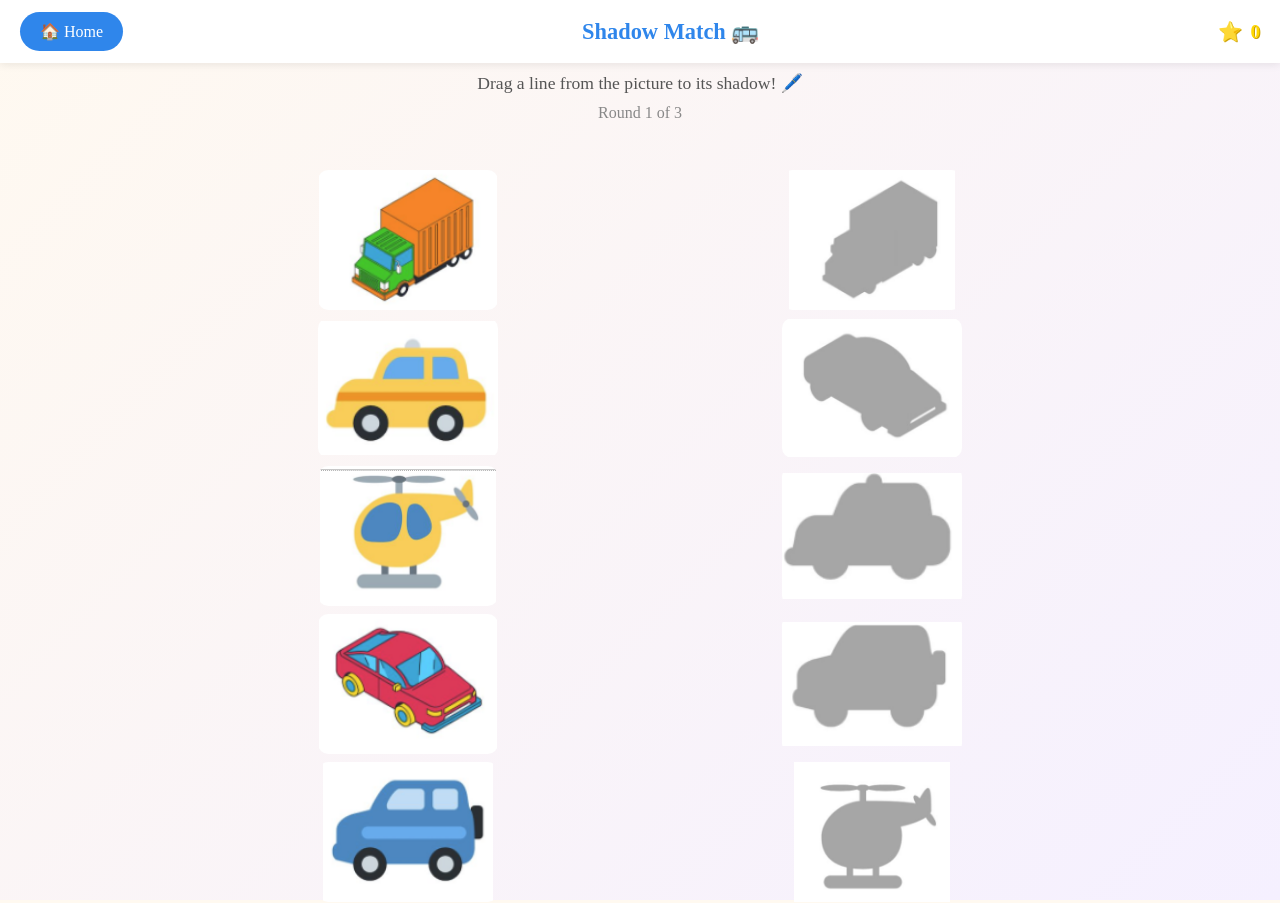
==== lesson1-shadow.html @ c5f5f65d "Add Kids Math & Logic Web App for Mon 5 interactive lessons: shadow matching, maze drawing, pattern " ====
<!DOCTYPE html>
<html lang="en">
<head>
  <meta charset="UTF-8">
  <meta name="viewport" content="width=device-width, initial-scale=1.0, maximum-scale=1.0">
  <title>Shadow Match 🚌</title>
  <link rel="stylesheet" href="style.css">
  <style>
    body { background: linear-gradient(135deg, #FFF9F0, #F5F0FF); overflow: hidden; }

    main {
      max-width: 960px;
      margin: 0 auto;
      padding: 10px 16px;
      display: flex;
      flex-direction: column;
      align-items: center;
      gap: 10px;
      height: calc(100vh - 60px);
    }

    .instruction { font-size: 1.1rem; color: #555; text-align: center; }
    .round-label  { font-size: 1rem; color: #888; }

    /* Game container — holds both columns + canvas overlay */
    .game-wrap {
      position: relative;
      width: 100%;
      flex: 1;
      display: flex;
      align-items: stretch;
      min-height: 0;
    }

    /* Two columns */
    .col {
      flex: 1;
      display: flex;
      flex-direction: column;
      justify-content: space-around;
      align-items: center;
      padding: 8px 4px;
      gap: 8px;
    }

    /* Each image box — fixed display size so all images look the same */
    .item-box {
      /* Fixed size: every image is forced into this box */
      width: 180px;
      height: 140px;
      display: flex;
      align-items: center;
      justify-content: center;
      border-radius: 16px;
      border: none;
      background: transparent;
      position: relative;
      touch-action: none;
      transition: border-color 0.2s, background 0.2s, box-shadow 0.2s;
      flex-shrink: 0;
    }

    /* The actual <img> inside — fills the box uniformly */
    .item-box img {
      width: 100%;
      height: 100%;
      object-fit: contain;   /* scale to fit, keep aspect ratio, no crop */
      border-radius: 10px;
      display: block;
      pointer-events: none;  /* drag events go to the box, not the image */
    }

    /* Object (left) items — coloured, draggable */
    .object-item {
      cursor: grab;
    }
    .object-item:active { cursor: grabbing; }

    /* Shadow (right) items */
    .shadow-item {
    }

    /* States */
    .item-box.highlight {
      box-shadow: 0 0 0 4px rgba(47,134,235,0.35);
    }
    .item-box.matched-correct {
      box-shadow: 0 0 0 4px rgba(46,213,115,0.5);
      animation: flash-green 0.6s ease;
    }

    /* Canvas overlay for drawn lines */
    #line-canvas {
      position: absolute;
      inset: 0;
      width: 100%;
      height: 100%;
      pointer-events: none;
      z-index: 10;
    }

    .feedback { margin: 0; }

    .next-btn { display: none; }
    .next-btn.show { display: inline-flex; }

    /* Responsive: shrink boxes on small screens */
    @media (max-width: 600px) {
      .item-box { width: 120px; height: 95px; }
    }
    @media (max-width: 400px) {
      .item-box { width: 95px; height: 75px; }
    }
  </style>
</head>
<body>

<div class="top-bar">
  <button class="btn-home" onclick="location.href='index.html'">🏠 Home</button>
  <h1>Shadow Match 🚌</h1>
  <div class="star-bar">⭐ <span id="star-count">0</span></div>
</div>

<main>
  <div class="instruction">Drag a line from the picture to its shadow! 🖊️</div>
  <div class="round-label" id="round-label">Round 1 of 3</div>
  <div class="feedback" id="feedback"></div>

  <div class="game-wrap" id="game-wrap">
    <canvas id="line-canvas"></canvas>
    <div class="col" id="col-objects"></div>
    <div class="col" id="col-shadows"></div>
  </div>

  <button class="btn btn-blue next-btn" id="next-btn" onclick="nextRound()">Next ➡️</button>
</main>

<!-- Fireworks -->
<div id="fireworks-overlay">
  <div class="fw-msg" id="fw-msg">🎉 All matched! ⭐</div>
  <button class="btn btn-blue" onclick="restartGame()" style="font-size:1.2rem;padding:16px 32px;">
    Play Again 🔄
  </button>
</div>

<script>
// All 5 image pairs from assets/lesson1/
const ALL_PAIRS = [
  { id: 'bus',        label: 'Bus'        },
  { id: 'car',        label: 'Car'        },
  { id: 'helicopter', label: 'Helicopter' },
  { id: 'taxi',       label: 'Taxi'       },
  { id: 'truck',      label: 'Truck'      },
];

function imgPath(id, isShadow) {
  return `assets/lesson1/${id}${isShadow ? '_shadow' : ''}.png`;
}

const TOTAL_ROUNDS = 3;   // play the full set 3 times (reshuffled each time)
let currentRound = 0;
let stars = 0;
let pairs = [];
let shadowOrder = [];
let matched = {};
let totalMatched = 0;

// Drawing state
let dragging = false;
let dragFromId = null;
let dragStart = { x: 0, y: 0 };

const canvas = document.getElementById('line-canvas');
const ctx = canvas.getContext('2d');

function shuffle(arr) { return [...arr].sort(() => Math.random() - 0.5); }

// ---- Build a round ----
function showRound() {
  matched = {};
  totalMatched = 0;
  dragging = false;
  dragFromId = null;

  pairs = shuffle(ALL_PAIRS);          // shuffled left column order
  shadowOrder = shuffle(pairs.map(p => p.id)); // independent shuffle for right column

  document.getElementById('round-label').textContent =
    `Round ${currentRound + 1} of ${TOTAL_ROUNDS}`;
  document.getElementById('next-btn').classList.remove('show');
  clearFeedback();

  // Left column — coloured objects
  const colObj = document.getElementById('col-objects');
  colObj.innerHTML = '';
  pairs.forEach(p => {
    const box = document.createElement('div');
    box.className = 'item-box object-item';
    box.id = 'obj-' + p.id;
    box.dataset.pairId = p.id;
    const img = document.createElement('img');
    img.src = imgPath(p.id, false);
    img.alt = p.label;
    img.draggable = false;
    box.appendChild(img);
    colObj.appendChild(box);
  });

  // Right column — shadow images (greyscale via CSS)
  const colSh = document.getElementById('col-shadows');
  colSh.innerHTML = '';
  shadowOrder.forEach(id => {
    const p = ALL_PAIRS.find(x => x.id === id);
    const box = document.createElement('div');
    box.className = 'item-box shadow-item';
    box.id = 'shd-' + id;
    box.dataset.pairId = id;
    const img = document.createElement('img');
    img.src = imgPath(id, true);
    img.alt = p.label + ' shadow';
    img.draggable = false;
    box.appendChild(img);
    colSh.appendChild(box);
  });

  resizeCanvas();
  redrawLines();
}

// ---- Canvas helpers ----
function resizeCanvas() {
  const wrap = document.getElementById('game-wrap');
  canvas.width  = wrap.offsetWidth;
  canvas.height = wrap.offsetHeight;
}

function centerOf(el) {
  const wrapRect = document.getElementById('game-wrap').getBoundingClientRect();
  const r = el.getBoundingClientRect();
  return {
    x: r.left - wrapRect.left + r.width  / 2,
    y: r.top  - wrapRect.top  + r.height / 2,
  };
}

function drawLine(s, e, color, width) {
  ctx.beginPath();
  ctx.moveTo(s.x, s.y);
  ctx.lineTo(e.x, e.y);
  ctx.strokeStyle = color;
  ctx.lineWidth   = width;
  ctx.lineCap     = 'round';
  ctx.stroke();
}

function redrawLines(tempStart, tempEnd) {
  ctx.clearRect(0, 0, canvas.width, canvas.height);
  // Permanent green lines for matched pairs
  Object.keys(matched).forEach(id => {
    const o = document.getElementById('obj-' + id);
    const s = document.getElementById('shd-' + id);
    if (o && s) drawLine(centerOf(o), centerOf(s), '#2ED573', 5);
  });
  // Temporary blue line while dragging
  if (tempStart && tempEnd) {
    drawLine(tempStart, tempEnd, 'rgba(47,134,235,0.75)', 5);
  }
}

// ---- Pointer events ----
const wrap = document.getElementById('game-wrap');

wrap.addEventListener('pointerdown', e => {
  const target = e.target.closest('.object-item');
  if (!target || matched[target.dataset.pairId]) return;

  dragging    = true;
  dragFromId  = target.dataset.pairId;
  dragStart   = centerOf(target);
  target.classList.add('highlight');
  wrap.setPointerCapture(e.pointerId);
  e.preventDefault();
});

wrap.addEventListener('pointermove', e => {
  if (!dragging) return;
  const wRect = wrap.getBoundingClientRect();
  const cur = { x: e.clientX - wRect.left, y: e.clientY - wRect.top };
  redrawLines(dragStart, cur);
  e.preventDefault();
});

wrap.addEventListener('pointerup', e => {
  if (!dragging) return;
  dragging = false;

  const fromEl = document.getElementById('obj-' + dragFromId);
  if (fromEl) fromEl.classList.remove('highlight');

  // Hit-test: which shadow box is under the pointer?
  const x = e.clientX, y = e.clientY;
  let hitId = null;
  document.querySelectorAll('.shadow-item').forEach(el => {
    const r = el.getBoundingClientRect();
    if (x >= r.left && x <= r.right && y >= r.top && y <= r.bottom) hitId = el.dataset.pairId;
  });

  if (hitId === dragFromId) {
    // ✅ Correct match
    matched[dragFromId] = true;
    totalMatched++;
    document.getElementById('obj-' + dragFromId).classList.add('matched-correct');
    document.getElementById('shd-' + dragFromId).classList.add('matched-correct');
    stars++;
    document.getElementById('star-count').textContent = stars;
    showFeedback('Great job! ⭐', 'correct');
    redrawLines();

    if (totalMatched === pairs.length) {
      setTimeout(() => {
        document.getElementById('next-btn').classList.add('show');
        showFeedback('All matched! Amazing! 🌟', 'correct');
      }, 400);
    }
  } else if (hitId) {
    // ❌ Wrong — flash red line then remove
    const toEl = document.getElementById('shd-' + hitId);
    redrawLines(dragStart, centerOf(toEl));
    ctx.strokeStyle = '#FF4757';
    // re-draw last segment in red
    redrawLines(); // clear temp
    drawLine(dragStart, centerOf(toEl), '#FF4757', 5);
    showFeedback('Try again! 🙈', 'wrong');
    setTimeout(() => { redrawLines(); clearFeedback(); }, 700);
  } else {
    redrawLines();
  }

  dragFromId = null;
});

// ---- Feedback ----
function showFeedback(msg, type) {
  const el = document.getElementById('feedback');
  el.textContent = msg;
  el.className = `feedback ${type} show`;
  if (type === 'wrong') setTimeout(() => el.classList.remove('show'), 1500);
}
function clearFeedback() {
  const el = document.getElementById('feedback');
  el.textContent = '';
  el.className = 'feedback';
}

// ---- Navigation ----
function nextRound() {
  currentRound++;
  if (currentRound >= TOTAL_ROUNDS) {
    document.getElementById('fw-msg').textContent =
      `🎉 You matched everything! ${stars} stars! 🌟`;
    document.getElementById('fireworks-overlay').classList.add('show');
    spawnFireworks();
  } else {
    showRound();
  }
}

function restartGame() {
  document.getElementById('fireworks-overlay').classList.remove('show');
  currentRound = 0;
  stars = 0;
  document.getElementById('star-count').textContent = '0';
  showRound();
}

function spawnFireworks() {
  const overlay = document.getElementById('fireworks-overlay');
  const colors = ['#FF4757','#FFD700','#2ED573','#2F86EB','#A855F7','#FF69B4'];
  for (let i = 0; i < 20; i++) {
    setTimeout(() => {
      const c = document.createElement('div');
      c.className = 'firework-circle';
      const sz = 20 + Math.random() * 40;
      c.style.cssText = `width:${sz}px;height:${sz}px;background:${colors[Math.floor(Math.random()*colors.length)]};left:${Math.random()*100}%;top:${Math.random()*100}%;animation-duration:${0.8+Math.random()*0.8}s;`;
      overlay.appendChild(c);
      setTimeout(() => c.remove(), 1800);
    }, i * 80);
  }
}

window.addEventListener('resize', () => { resizeCanvas(); redrawLines(); });

showRound();
</script>
</body>
</html>
---- style.css ----
/* ============================================
   Kids Math & Logic App — Shared Styles
   ============================================ */

:root {
  --color-red:    #FF4757;
  --color-blue:   #2F86EB;
  --color-green:  #2ED573;
  --color-yellow: #FFD700;
  --color-purple: #A855F7;
  --color-orange: #FF7F50;
  --color-pink:   #FF69B4;
  --color-bg:     #FFF9F0;
  --color-card1:  #FF6B9D;
  --color-card2:  #4ECDC4;
  --color-card3:  #FFE66D;
  --color-card4:  #A8E6CF;
  --color-card5:  #C9A0DC;
  --radius:       20px;
  --shadow:       0 6px 20px rgba(0,0,0,0.12);
  --font-main:    'Comic Sans MS', 'Chalkboard SE', 'Arial Rounded MT Bold', cursive;
}

* {
  box-sizing: border-box;
  margin: 0;
  padding: 0;
  -webkit-tap-highlight-color: transparent;
}

html, body {
  height: 100%;
  font-family: var(--font-main);
  background: var(--color-bg);
  color: #333;
  user-select: none;
  -webkit-user-select: none;
}

/* ---- Shared Header ---- */
.top-bar {
  display: flex;
  align-items: center;
  justify-content: space-between;
  padding: 12px 20px;
  background: #fff;
  box-shadow: 0 2px 8px rgba(0,0,0,0.08);
  position: sticky;
  top: 0;
  z-index: 100;
}

.top-bar h1 {
  font-size: 1.4rem;
  color: var(--color-blue);
}

.btn-home {
  background: var(--color-blue);
  color: #fff;
  border: none;
  border-radius: 50px;
  padding: 10px 20px;
  font-family: var(--font-main);
  font-size: 1rem;
  cursor: pointer;
  touch-action: manipulation;
  transition: transform 0.1s, opacity 0.1s;
}
.btn-home:active { transform: scale(0.95); opacity: 0.85; }

/* ---- Star Counter ---- */
.star-bar {
  display: flex;
  align-items: center;
  gap: 8px;
  font-size: 1.2rem;
  font-weight: bold;
  color: var(--color-yellow);
  text-shadow: 1px 1px 0 #cca000;
}

/* ---- Feedback Banner ---- */
.feedback {
  text-align: center;
  font-size: 1.4rem;
  font-weight: bold;
  padding: 10px 20px;
  border-radius: 12px;
  margin: 10px auto;
  max-width: 400px;
  opacity: 0;
  transition: opacity 0.3s;
  pointer-events: none;
}
.feedback.show { opacity: 1; }
.feedback.correct { background: #d4ffd4; color: #1a7a1a; }
.feedback.wrong   { background: #ffe0e0; color: #a00000; }

/* ---- Generic Button ---- */
.btn {
  display: inline-flex;
  align-items: center;
  justify-content: center;
  min-width: 70px;
  min-height: 60px;
  padding: 12px 24px;
  border: none;
  border-radius: var(--radius);
  font-family: var(--font-main);
  font-size: 1.3rem;
  font-weight: bold;
  cursor: pointer;
  touch-action: manipulation;
  transition: transform 0.12s, box-shadow 0.12s;
  box-shadow: 0 4px 0 rgba(0,0,0,0.2);
}
.btn:active {
  transform: translateY(3px);
  box-shadow: 0 1px 0 rgba(0,0,0,0.2);
}
.btn-green  { background: var(--color-green);  color: #fff; }
.btn-red    { background: var(--color-red);    color: #fff; }
.btn-blue   { background: var(--color-blue);   color: #fff; }
.btn-yellow { background: var(--color-yellow); color: #555; }
.btn-orange { background: var(--color-orange); color: #fff; }
.btn-purple { background: var(--color-purple); color: #fff; }

/* ---- Animations ---- */
@keyframes bounce-in {
  0%   { transform: scale(0.3); opacity: 0; }
  60%  { transform: scale(1.15); }
  80%  { transform: scale(0.95); }
  100% { transform: scale(1); opacity: 1; }
}
@keyframes shake {
  0%,100% { transform: translateX(0); }
  20%      { transform: translateX(-10px); }
  40%      { transform: translateX(10px); }
  60%      { transform: translateX(-8px); }
  80%      { transform: translateX(8px); }
}
@keyframes flash-green {
  0%,100% { background: inherit; }
  50%     { background: #afffaf; }
}
@keyframes star-pop {
  0%   { transform: scale(0) rotate(-30deg); opacity: 0; }
  70%  { transform: scale(1.4) rotate(10deg); opacity: 1; }
  100% { transform: scale(1) rotate(0deg); opacity: 1; }
}
@keyframes firework {
  0%   { transform: scale(0); opacity: 1; }
  80%  { transform: scale(1.5); opacity: 0.6; }
  100% { transform: scale(2); opacity: 0; }
}

.bounce-in { animation: bounce-in 0.5s ease forwards; }
.shake      { animation: shake 0.5s ease; }
.flash-green{ animation: flash-green 0.6s ease; }

/* ---- Home Screen Cards ---- */
.home-grid {
  display: grid;
  grid-template-columns: repeat(auto-fill, minmax(280px, 1fr));
  gap: 24px;
  padding: 30px 20px;
  max-width: 1100px;
  margin: 0 auto;
}

.lesson-card {
  display: flex;
  flex-direction: column;
  align-items: center;
  justify-content: center;
  gap: 12px;
  padding: 32px 20px;
  border-radius: 28px;
  box-shadow: var(--shadow);
  cursor: pointer;
  touch-action: manipulation;
  text-decoration: none;
  color: #fff;
  transition: transform 0.15s, box-shadow 0.15s;
  min-height: 200px;
}
.lesson-card:active, .lesson-card:hover {
  transform: translateY(-4px) scale(1.02);
  box-shadow: 0 12px 30px rgba(0,0,0,0.18);
}
.lesson-card .emoji { font-size: 3.5rem; }
.lesson-card h2    { font-size: 1.4rem; text-align: center; }
.lesson-card p     { font-size: 0.95rem; text-align: center; opacity: 0.9; }

/* ---- Fireworks overlay ---- */
#fireworks-overlay {
  display: none;
  position: fixed;
  inset: 0;
  background: rgba(0,0,0,0.35);
  z-index: 9999;
  justify-content: center;
  align-items: center;
  flex-direction: column;
  gap: 20px;
}
#fireworks-overlay.show { display: flex; }
#fireworks-overlay .fw-msg {
  font-size: 2.5rem;
  color: #fff;
  text-shadow: 2px 2px 8px rgba(0,0,0,0.6);
  animation: bounce-in 0.6s ease;
}
.firework-circle {
  position: absolute;
  border-radius: 50%;
  animation: firework 1s ease forwards;
}

/* ---- Responsive ---- */
@media (max-width: 600px) {
  .top-bar h1 { font-size: 1.1rem; }
  .home-grid   { grid-template-columns: 1fr 1fr; gap: 14px; padding: 16px; }
  .lesson-card { padding: 22px 12px; min-height: 160px; }
  .lesson-card .emoji { font-size: 2.6rem; }
  .lesson-card h2     { font-size: 1.1rem; }
  .lesson-card p      { display: none; }
}
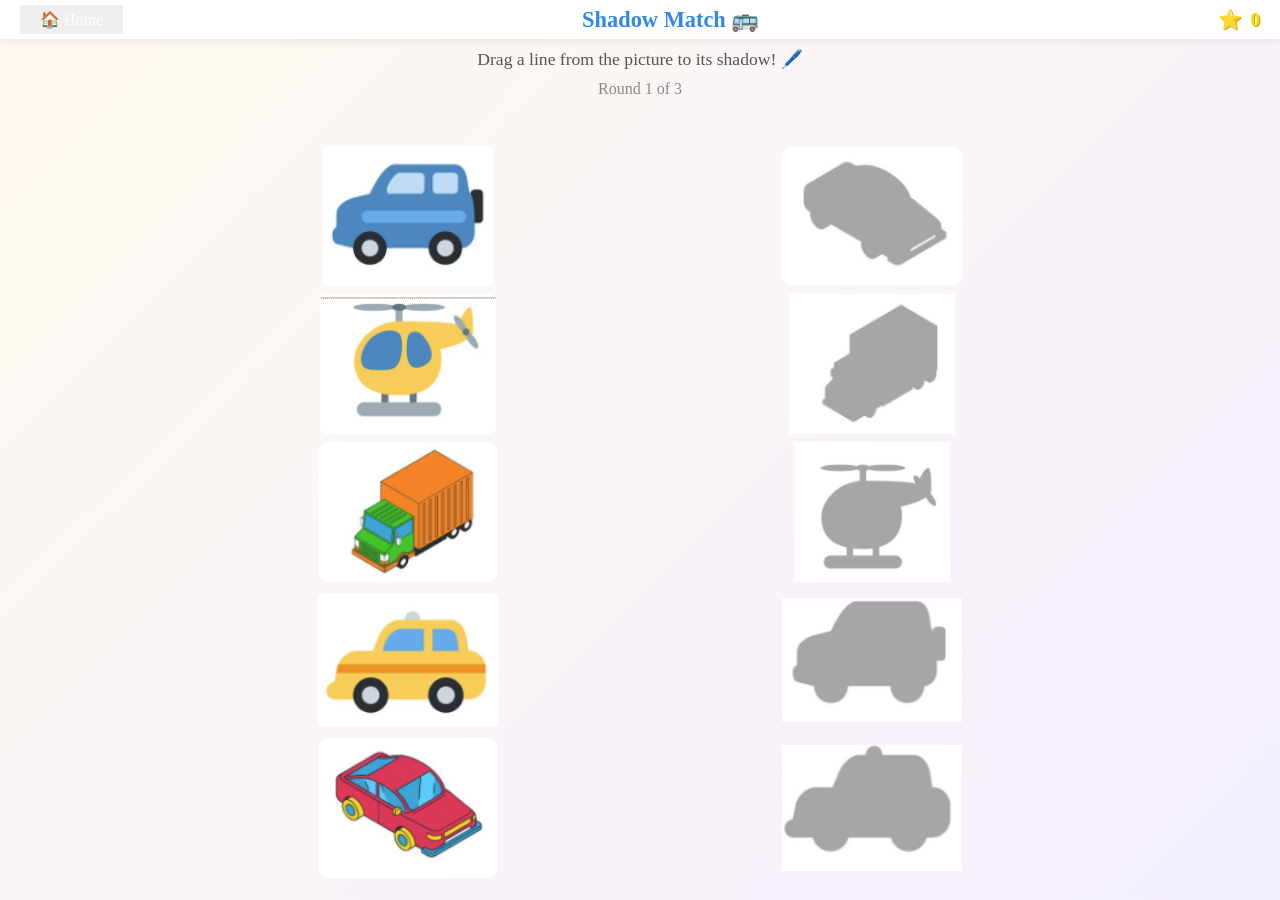
==== commit 5fecffb2: "Add sound effects to all 5 lessons Co-Authored-By: Claude Sonnet 4.6 <noreply@anthropic.com>" ====
--- a/lesson1-shadow.html
+++ b/lesson1-shadow.html
@@ -5,6 +5,7 @@
   <meta name="viewport" content="width=device-width, initial-scale=1.0, maximum-scale=1.0">
   <title>Shadow Match 🚌</title>
   <link rel="stylesheet" href="style.css">
+  <script src="sounds.js"></script>
   <style>
     body { background: linear-gradient(135deg, #FFF9F0, #F5F0FF); overflow: hidden; }
 
@@ -274,6 +275,9 @@
   const target = e.target.closest('.object-item');
   if (!target || matched[target.dataset.pairId]) return;
 
+  SFX.click();   // tap on image
+  SFX.drag();    // drag starts
+
   dragging    = true;
   dragFromId  = target.dataset.pairId;
   dragStart   = centerOf(target);
@@ -307,6 +311,7 @@
 
   if (hitId === dragFromId) {
     // ✅ Correct match
+    SFX.correct();
     matched[dragFromId] = true;
     totalMatched++;
     document.getElementById('obj-' + dragFromId).classList.add('matched-correct');
@@ -318,17 +323,18 @@
 
     if (totalMatched === pairs.length) {
       setTimeout(() => {
+        SFX.celebrate();
         document.getElementById('next-btn').classList.add('show');
         showFeedback('All matched! Amazing! 🌟', 'correct');
       }, 400);
     }
   } else if (hitId) {
     // ❌ Wrong — flash red line then remove
+    SFX.wrong();
     const toEl = document.getElementById('shd-' + hitId);
     redrawLines(dragStart, centerOf(toEl));
     ctx.strokeStyle = '#FF4757';
-    // re-draw last segment in red
-    redrawLines(); // clear temp
+    redrawLines();
     drawLine(dragStart, centerOf(toEl), '#FF4757', 5);
     showFeedback('Try again! 🙈', 'wrong');
     setTimeout(() => { redrawLines(); clearFeedback(); }, 700);
--- a/style.css
+++ b/style.css
@@ -42,7 +42,7 @@
   display: flex;
   align-items: center;
   justify-content: space-between;
-  padding: 12px 20px;
+  padding: 5px 20px;
   background: #fff;
   box-shadow: 0 2px 8px rgba(0,0,0,0.08);
   position: sticky;
@@ -56,11 +56,9 @@
 }
 
 .btn-home {
-  background: var(--color-blue);
   color: #fff;
   border: none;
-  border-radius: 50px;
-  padding: 10px 20px;
+  padding: 5px 20px;
   font-family: var(--font-main);
   font-size: 1rem;
   cursor: pointer;
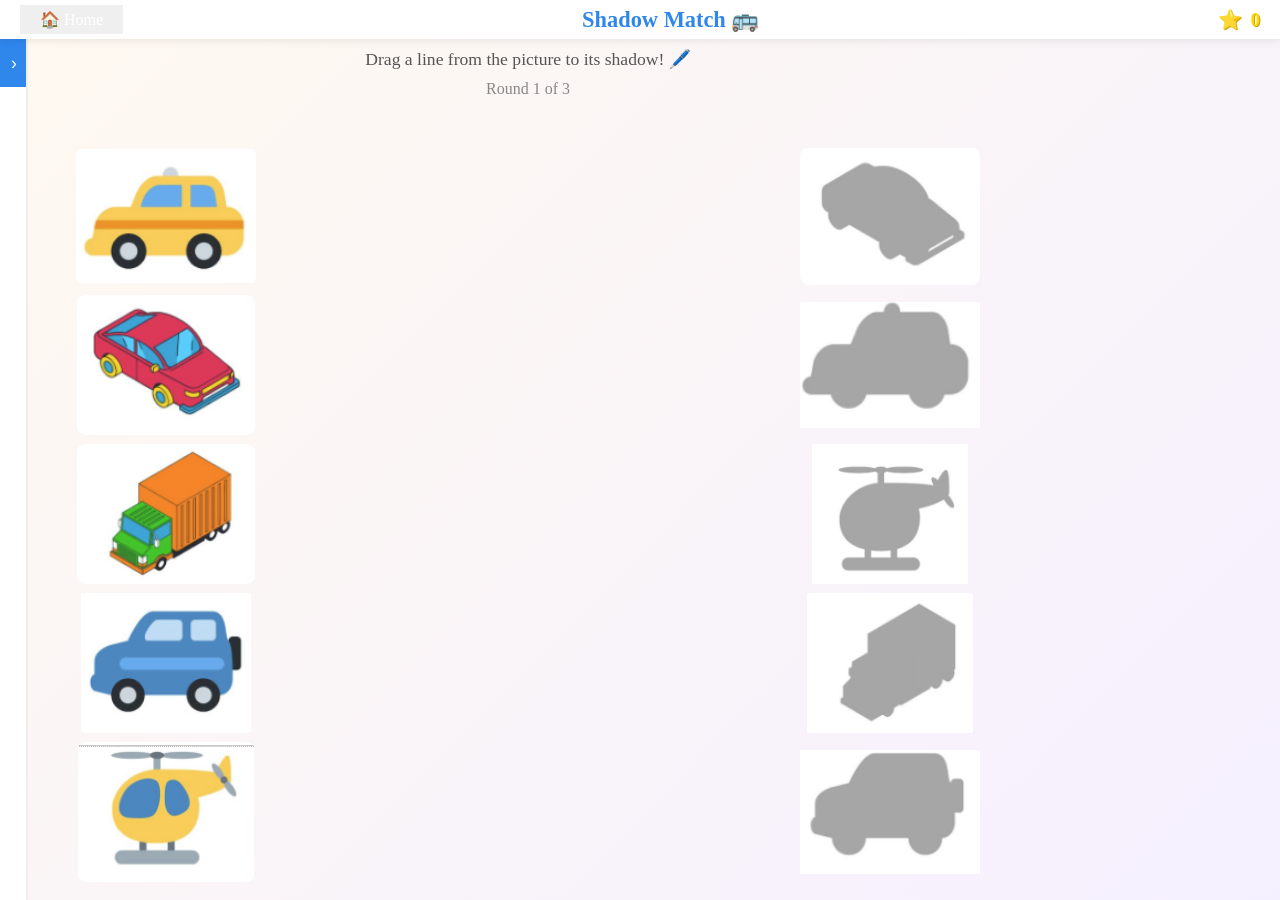
==== commit 0362b6fe: "master: Add homework sidebar, assignments config, and fix lesson 1 spacing Co-Authored-By: Claude So" ====
--- a/lesson1-shadow.html
+++ b/lesson1-shadow.html
@@ -6,24 +6,25 @@
   <title>Shadow Match 🚌</title>
   <link rel="stylesheet" href="style.css">
   <script src="sounds.js"></script>
+  <script src="sidebar.js"></script>
+  <script src="assignments/lesson1.js"></script>
   <style>
-    body { background: linear-gradient(135deg, #FFF9F0, #F5F0FF); overflow: hidden; }
+    body { background: linear-gradient(135deg, #FFF9F0, #F5F0FF); }
 
     main {
       max-width: 960px;
-      margin: 0 auto;
+      margin: 0 20px;
       padding: 10px 16px;
       display: flex;
       flex-direction: column;
       align-items: center;
       gap: 10px;
-      height: calc(100vh - 60px);
+      height: 100%;
     }
 
     .instruction { font-size: 1.1rem; color: #555; text-align: center; }
     .round-label  { font-size: 1rem; color: #888; }
 
-    /* Game container — holds both columns + canvas overlay */
     .game-wrap {
       position: relative;
       width: 100%;
@@ -32,21 +33,22 @@
       align-items: stretch;
       min-height: 0;
     }
-
-    /* Two columns */
     .col {
       flex: 1;
       display: flex;
       flex-direction: column;
       justify-content: space-around;
-      align-items: center;
-      padding: 8px 4px;
       gap: 8px;
     }
-
-    /* Each image box — fixed display size so all images look the same */
+    #col-objects {
+      align-items: flex-start;
+      padding: 8px 4px 8px 12px;
+    }
+    #col-shadows {
+      align-items: flex-end;
+      padding: 8px 12px 8px 4px;
+    }
     .item-box {
-      /* Fixed size: every image is forced into this box */
       width: 180px;
       height: 140px;
       display: flex;
@@ -57,40 +59,22 @@
       background: transparent;
       position: relative;
       touch-action: none;
-      transition: border-color 0.2s, background 0.2s, box-shadow 0.2s;
+      transition: box-shadow 0.2s;
       flex-shrink: 0;
     }
-
-    /* The actual <img> inside — fills the box uniformly */
     .item-box img {
       width: 100%;
       height: 100%;
-      object-fit: contain;   /* scale to fit, keep aspect ratio, no crop */
+      object-fit: contain;
       border-radius: 10px;
       display: block;
-      pointer-events: none;  /* drag events go to the box, not the image */
-    }
-
-    /* Object (left) items — coloured, draggable */
-    .object-item {
-      cursor: grab;
-    }
+      pointer-events: none;
+    }
+    .object-item { cursor: grab; }
     .object-item:active { cursor: grabbing; }
-
-    /* Shadow (right) items */
-    .shadow-item {
-    }
-
-    /* States */
-    .item-box.highlight {
-      box-shadow: 0 0 0 4px rgba(47,134,235,0.35);
-    }
-    .item-box.matched-correct {
-      box-shadow: 0 0 0 4px rgba(46,213,115,0.5);
-      animation: flash-green 0.6s ease;
-    }
-
-    /* Canvas overlay for drawn lines */
+    .item-box.highlight       { box-shadow: 0 0 0 4px rgba(47,134,235,0.35); }
+    .item-box.matched-correct { box-shadow: 0 0 0 4px rgba(46,213,115,0.5); animation: flash-green 0.6s ease; }
+
     #line-canvas {
       position: absolute;
       inset: 0;
@@ -99,22 +83,15 @@
       pointer-events: none;
       z-index: 10;
     }
-
     .feedback { margin: 0; }
-
     .next-btn { display: none; }
     .next-btn.show { display: inline-flex; }
 
-    /* Responsive: shrink boxes on small screens */
-    @media (max-width: 600px) {
-      .item-box { width: 120px; height: 95px; }
-    }
-    @media (max-width: 400px) {
-      .item-box { width: 95px; height: 75px; }
-    }
+    @media (max-width: 600px) { .item-box { width: 120px; height: 95px; } }
+    @media (max-width: 400px) { .item-box { width: 95px; height: 75px; } }
   </style>
 </head>
-<body>
+<body class="lesson-body">
 
 <div class="top-bar">
   <button class="btn-home" onclick="location.href='index.html'">🏠 Home</button>
@@ -122,19 +99,35 @@
   <div class="star-bar">⭐ <span id="star-count">0</span></div>
 </div>
 
-<main>
-  <div class="instruction">Drag a line from the picture to its shadow! 🖊️</div>
-  <div class="round-label" id="round-label">Round 1 of 3</div>
-  <div class="feedback" id="feedback"></div>
-
-  <div class="game-wrap" id="game-wrap">
-    <canvas id="line-canvas"></canvas>
-    <div class="col" id="col-objects"></div>
-    <div class="col" id="col-shadows"></div>
+<div class="app-layout">
+
+  <!-- Sidebar -->
+  <div class="sidebar" id="sidebar">
+    <button class="sidebar-toggle" id="sidebar-toggle" onclick="toggleSidebar()">›</button>
+    <div class="sidebar-inner">
+      <div class="sidebar-title">Homework</div>
+      <div class="hw-list" id="hw-list"></div>
+    </div>
   </div>
 
-  <button class="btn btn-blue next-btn" id="next-btn" onclick="nextRound()">Next ➡️</button>
-</main>
+  <!-- Main content -->
+  <div class="lesson-scroll no-scroll">
+    <main>
+      <div class="instruction">Drag a line from the picture to its shadow! 🖊️</div>
+      <div class="round-label" id="round-label">Round 1 of 3</div>
+      <div class="feedback" id="feedback"></div>
+
+      <div class="game-wrap" id="game-wrap">
+        <canvas id="line-canvas"></canvas>
+        <div class="col" id="col-objects"></div>
+        <div class="col" id="col-shadows"></div>
+      </div>
+
+      <button class="btn btn-blue next-btn" id="next-btn" onclick="nextRound()">Next ➡️</button>
+    </main>
+  </div>
+
+</div><!-- end app-layout -->
 
 <!-- Fireworks -->
 <div id="fireworks-overlay">
@@ -145,53 +138,60 @@
 </div>
 
 <script>
-// All 5 image pairs from assets/lesson1/
-const ALL_PAIRS = [
-  { id: 'bus',        label: 'Bus'        },
-  { id: 'car',        label: 'Car'        },
-  { id: 'helicopter', label: 'Helicopter' },
-  { id: 'taxi',       label: 'Taxi'       },
-  { id: 'truck',      label: 'Truck'      },
-];
-
-function imgPath(id, isShadow) {
-  return `assets/lesson1/${id}${isShadow ? '_shadow' : ''}.png`;
-}
-
-const TOTAL_ROUNDS = 3;   // play the full set 3 times (reshuffled each time)
+// Assignments are loaded from assignments/lesson1.json
+// Requires a local HTTP server (not file://)
+let HOMEWORKS = [];
+
+function imgPath(prefix, name, isShadow) {
+  const p = prefix ? prefix + '_' : '';
+  return `assets/lesson1/${p}${name}${isShadow ? '_shadow' : ''}.png`;
+}
+
+const TOTAL_ROUNDS = 3;
+let currentHW    = 0;
 let currentRound = 0;
-let stars = 0;
-let pairs = [];
-let shadowOrder = [];
-let matched = {};
+let stars        = 0;
+let pairs        = [];
+let shadowOrder  = [];
+let matched      = {};
 let totalMatched = 0;
-
-// Drawing state
-let dragging = false;
-let dragFromId = null;
-let dragStart = { x: 0, y: 0 };
+let dragging     = false;
+let dragFromId   = null;
+let dragStart    = { x: 0, y: 0 };
 
 const canvas = document.getElementById('line-canvas');
-const ctx = canvas.getContext('2d');
+const ctx    = canvas.getContext('2d');
 
 function shuffle(arr) { return [...arr].sort(() => Math.random() - 0.5); }
 
-// ---- Build a round ----
+// ---- Sidebar ----
+function loadHomework(idx) {
+  currentHW    = idx;
+  currentRound = 0;
+  stars        = 0;
+  document.getElementById('star-count').textContent = '0';
+  document.getElementById('fireworks-overlay').classList.remove('show');
+  renderSidebar(HOMEWORKS, currentHW, loadHomework);
+  showRound();
+}
+
+// ---- Round logic ----
 function showRound() {
-  matched = {};
+  matched      = {};
   totalMatched = 0;
-  dragging = false;
-  dragFromId = null;
-
-  pairs = shuffle(ALL_PAIRS);          // shuffled left column order
-  shadowOrder = shuffle(pairs.map(p => p.id)); // independent shuffle for right column
+  dragging     = false;
+  dragFromId   = null;
+
+  const hw = HOMEWORKS[currentHW];
+  pairs       = shuffle(hw.pairs.map(name => ({ id: hw.prefix + name, name, label: name })));
+  shadowOrder = shuffle(pairs.map(p => p.id));
 
   document.getElementById('round-label').textContent =
     `Round ${currentRound + 1} of ${TOTAL_ROUNDS}`;
   document.getElementById('next-btn').classList.remove('show');
   clearFeedback();
 
-  // Left column — coloured objects
+  // Left column
   const colObj = document.getElementById('col-objects');
   colObj.innerHTML = '';
   pairs.forEach(p => {
@@ -200,25 +200,25 @@
     box.id = 'obj-' + p.id;
     box.dataset.pairId = p.id;
     const img = document.createElement('img');
-    img.src = imgPath(p.id, false);
-    img.alt = p.label;
+    img.src = imgPath(hw.prefix, p.name, false);
+    img.alt = p.name;
     img.draggable = false;
     box.appendChild(img);
     colObj.appendChild(box);
   });
 
-  // Right column — shadow images (greyscale via CSS)
+  // Right column (shadows)
   const colSh = document.getElementById('col-shadows');
   colSh.innerHTML = '';
   shadowOrder.forEach(id => {
-    const p = ALL_PAIRS.find(x => x.id === id);
+    const p = pairs.find(x => x.id === id);
     const box = document.createElement('div');
     box.className = 'item-box shadow-item';
     box.id = 'shd-' + id;
     box.dataset.pairId = id;
     const img = document.createElement('img');
-    img.src = imgPath(id, true);
-    img.alt = p.label + ' shadow';
+    img.src = imgPath(hw.prefix, p.name, true);
+    img.alt = p.name + ' shadow';
     img.draggable = false;
     box.appendChild(img);
     colSh.appendChild(box);
@@ -234,38 +234,23 @@
   canvas.width  = wrap.offsetWidth;
   canvas.height = wrap.offsetHeight;
 }
-
 function centerOf(el) {
   const wrapRect = document.getElementById('game-wrap').getBoundingClientRect();
   const r = el.getBoundingClientRect();
-  return {
-    x: r.left - wrapRect.left + r.width  / 2,
-    y: r.top  - wrapRect.top  + r.height / 2,
-  };
-}
-
+  return { x: r.left - wrapRect.left + r.width/2, y: r.top - wrapRect.top + r.height/2 };
+}
 function drawLine(s, e, color, width) {
-  ctx.beginPath();
-  ctx.moveTo(s.x, s.y);
-  ctx.lineTo(e.x, e.y);
-  ctx.strokeStyle = color;
-  ctx.lineWidth   = width;
-  ctx.lineCap     = 'round';
-  ctx.stroke();
-}
-
+  ctx.beginPath(); ctx.moveTo(s.x, s.y); ctx.lineTo(e.x, e.y);
+  ctx.strokeStyle = color; ctx.lineWidth = width; ctx.lineCap = 'round'; ctx.stroke();
+}
 function redrawLines(tempStart, tempEnd) {
   ctx.clearRect(0, 0, canvas.width, canvas.height);
-  // Permanent green lines for matched pairs
   Object.keys(matched).forEach(id => {
     const o = document.getElementById('obj-' + id);
     const s = document.getElementById('shd-' + id);
     if (o && s) drawLine(centerOf(o), centerOf(s), '#2ED573', 5);
   });
-  // Temporary blue line while dragging
-  if (tempStart && tempEnd) {
-    drawLine(tempStart, tempEnd, 'rgba(47,134,235,0.75)', 5);
-  }
+  if (tempStart && tempEnd) drawLine(tempStart, tempEnd, 'rgba(47,134,235,0.75)', 5);
 }
 
 // ---- Pointer events ----
@@ -274,13 +259,10 @@
 wrap.addEventListener('pointerdown', e => {
   const target = e.target.closest('.object-item');
   if (!target || matched[target.dataset.pairId]) return;
-
-  SFX.click();   // tap on image
-  SFX.drag();    // drag starts
-
-  dragging    = true;
-  dragFromId  = target.dataset.pairId;
-  dragStart   = centerOf(target);
+  SFX.click(); SFX.drag();
+  dragging   = true;
+  dragFromId = target.dataset.pairId;
+  dragStart  = centerOf(target);
   target.classList.add('highlight');
   wrap.setPointerCapture(e.pointerId);
   e.preventDefault();
@@ -289,19 +271,16 @@
 wrap.addEventListener('pointermove', e => {
   if (!dragging) return;
   const wRect = wrap.getBoundingClientRect();
-  const cur = { x: e.clientX - wRect.left, y: e.clientY - wRect.top };
-  redrawLines(dragStart, cur);
+  redrawLines(dragStart, { x: e.clientX - wRect.left, y: e.clientY - wRect.top });
   e.preventDefault();
 });
 
 wrap.addEventListener('pointerup', e => {
   if (!dragging) return;
   dragging = false;
-
   const fromEl = document.getElementById('obj-' + dragFromId);
   if (fromEl) fromEl.classList.remove('highlight');
 
-  // Hit-test: which shadow box is under the pointer?
   const x = e.clientX, y = e.clientY;
   let hitId = null;
   document.querySelectorAll('.shadow-item').forEach(el => {
@@ -310,7 +289,6 @@
   });
 
   if (hitId === dragFromId) {
-    // ✅ Correct match
     SFX.correct();
     matched[dragFromId] = true;
     totalMatched++;
@@ -320,7 +298,6 @@
     document.getElementById('star-count').textContent = stars;
     showFeedback('Great job! ⭐', 'correct');
     redrawLines();
-
     if (totalMatched === pairs.length) {
       setTimeout(() => {
         SFX.celebrate();
@@ -329,11 +306,8 @@
       }, 400);
     }
   } else if (hitId) {
-    // ❌ Wrong — flash red line then remove
     SFX.wrong();
     const toEl = document.getElementById('shd-' + hitId);
-    redrawLines(dragStart, centerOf(toEl));
-    ctx.strokeStyle = '#FF4757';
     redrawLines();
     drawLine(dragStart, centerOf(toEl), '#FF4757', 5);
     showFeedback('Try again! 🙈', 'wrong');
@@ -341,7 +315,6 @@
   } else {
     redrawLines();
   }
-
   dragFromId = null;
 });
 
@@ -354,31 +327,26 @@
 }
 function clearFeedback() {
   const el = document.getElementById('feedback');
-  el.textContent = '';
-  el.className = 'feedback';
+  el.textContent = ''; el.className = 'feedback';
 }
 
 // ---- Navigation ----
 function nextRound() {
   currentRound++;
   if (currentRound >= TOTAL_ROUNDS) {
-    document.getElementById('fw-msg').textContent =
-      `🎉 You matched everything! ${stars} stars! 🌟`;
+    document.getElementById('fw-msg').textContent = `🎉 You matched everything! ${stars} stars! 🌟`;
     document.getElementById('fireworks-overlay').classList.add('show');
     spawnFireworks();
   } else {
     showRound();
   }
 }
-
 function restartGame() {
   document.getElementById('fireworks-overlay').classList.remove('show');
-  currentRound = 0;
-  stars = 0;
+  currentRound = 0; stars = 0;
   document.getElementById('star-count').textContent = '0';
   showRound();
 }
-
 function spawnFireworks() {
   const overlay = document.getElementById('fireworks-overlay');
   const colors = ['#FF4757','#FFD700','#2ED573','#2F86EB','#A855F7','#FF69B4'];
@@ -396,6 +364,9 @@
 
 window.addEventListener('resize', () => { resizeCanvas(); redrawLines(); });
 
+// Init
+HOMEWORKS = HOMEWORK_CONFIG;
+renderSidebar(HOMEWORKS, currentHW, loadHomework);
 showRound();
 </script>
 </body>
--- a/style.css
+++ b/style.css
@@ -216,6 +216,129 @@
   animation: firework 1s ease forwards;
 }
 
+/* ============================================
+   Homework Sidebar Layout
+   ============================================ */
+
+/* Body becomes a flex column so sidebar fills remaining height */
+.lesson-body {
+  display: flex;
+  flex-direction: column;
+  height: 100vh;
+  overflow: hidden;
+}
+
+/* Row that holds sidebar + main content */
+.app-layout {
+  display: flex;
+  flex: 1;
+  min-height: 0;
+  overflow: hidden;
+}
+
+/* ---- Sidebar ---- */
+.sidebar {
+  width: 28px;
+  min-width: 28px;
+  background: #fff;
+  border-right: 2px solid #eee;
+  display: flex;
+  flex-direction: column;
+  flex-shrink: 0;
+  transition: width 0.25s ease;
+  overflow: hidden;
+  z-index: 50;
+}
+.sidebar.open {
+  width: 160px;
+  min-width: 160px;
+}
+
+/* Toggle arrow button — always visible at 28px */
+.sidebar-toggle {
+  width: 28px;
+  min-width: 28px;
+  height: 48px;
+  border: none;
+  background: var(--color-blue);
+  color: #fff;
+  font-size: 1.1rem;
+  cursor: pointer;
+  display: flex;
+  align-items: center;
+  justify-content: center;
+  flex-shrink: 0;
+  touch-action: manipulation;
+  transition: background 0.15s;
+  align-self: flex-start;
+}
+.sidebar-toggle:active { background: #1a6fd4; }
+
+/* Inner content — fades in when open */
+.sidebar-inner {
+  flex: 1;
+  overflow-y: auto;
+  overflow-x: hidden;
+  padding: 6px 0 12px;
+  opacity: 0;
+  pointer-events: none;
+  transition: opacity 0.2s ease;
+  min-width: 160px;
+}
+.sidebar.open .sidebar-inner {
+  opacity: 1;
+  pointer-events: auto;
+}
+
+.sidebar-title {
+  font-size: 0.7rem;
+  font-weight: bold;
+  color: #aaa;
+  text-transform: uppercase;
+  letter-spacing: 1px;
+  padding: 6px 12px 8px;
+  white-space: nowrap;
+}
+
+.hw-item {
+  display: block;
+  width: 100%;
+  padding: 11px 14px;
+  border: none;
+  background: none;
+  font-family: var(--font-main);
+  font-size: 0.95rem;
+  color: #555;
+  cursor: pointer;
+  text-align: left;
+  white-space: nowrap;
+  touch-action: manipulation;
+  border-left: 3px solid transparent;
+  transition: background 0.12s, color 0.12s;
+  min-height: 44px;
+}
+.hw-item:hover   { background: #f0f5ff; }
+.hw-item.active  {
+  background: #E8F4FF;
+  color: var(--color-blue);
+  border-left-color: var(--color-blue);
+  font-weight: bold;
+}
+
+/* Scrollable lesson area next to sidebar */
+.lesson-scroll {
+  flex: 1;
+  min-width: 0;
+  overflow-y: auto;
+  overflow-x: hidden;
+}
+/* Maze needs no scroll — overridden inline */
+.lesson-scroll.no-scroll {
+  overflow: hidden;
+  display: flex;
+  flex-direction: column;
+}
+
 /* ---- Responsive ---- */
 @media (max-width: 600px) {
   .top-bar h1 { font-size: 1.1rem; }
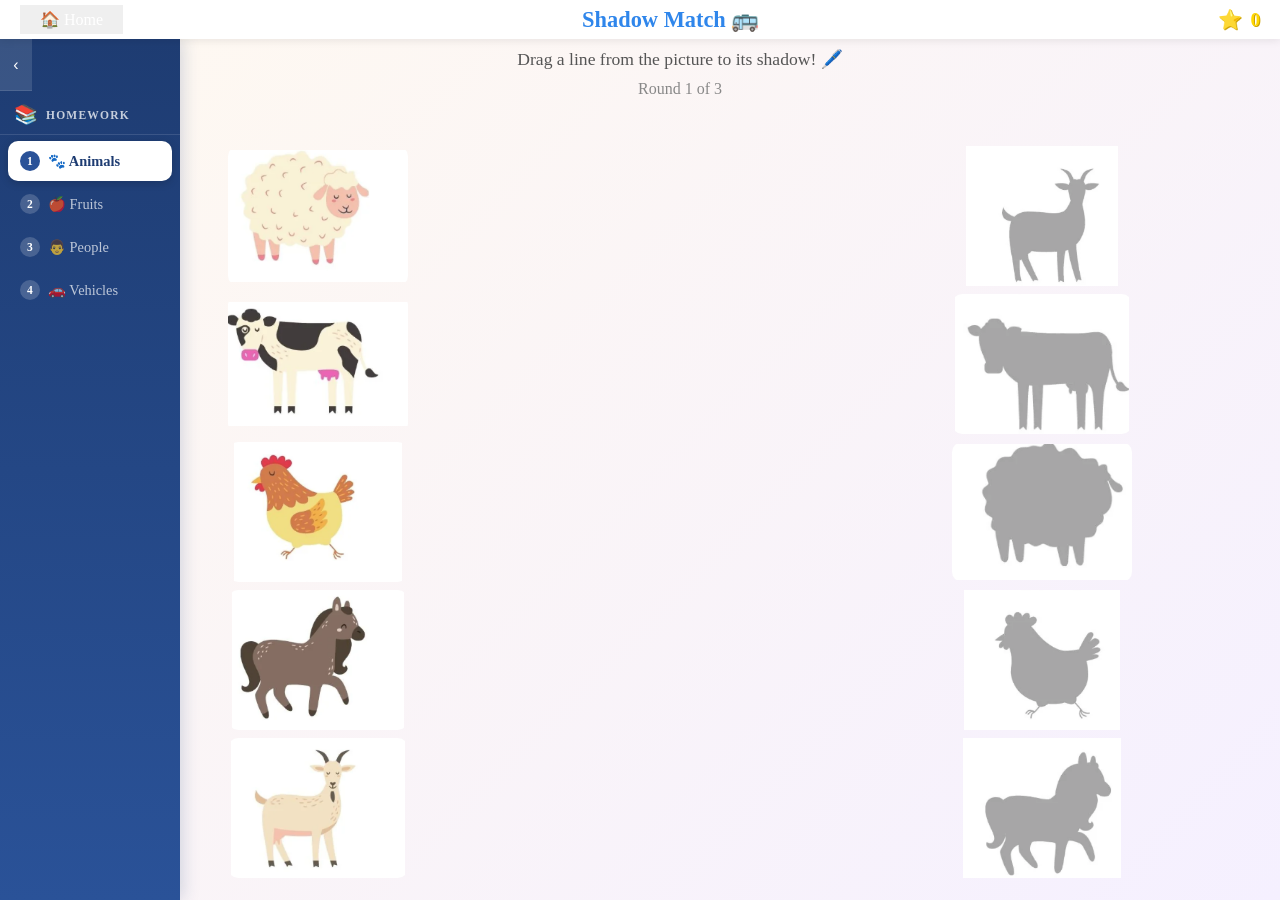
==== commit 513c5010: "master: Add image-based lessons, redesign sidebar and UI, reorganise assets Co-Authored-By: Claude S" ====
--- a/lesson1-shadow.html
+++ b/lesson1-shadow.html
@@ -7,6 +7,7 @@
   <link rel="stylesheet" href="style.css">
   <script src="sounds.js"></script>
   <script src="sidebar.js"></script>
+  <script src="nav.js"></script>
   <script src="assignments/lesson1.js"></script>
   <style>
     body { background: linear-gradient(135deg, #FFF9F0, #F5F0FF); }
@@ -37,7 +38,7 @@
       flex: 1;
       display: flex;
       flex-direction: column;
-      justify-content: space-around;
+      justify-content: normal;
       gap: 8px;
     }
     #col-objects {
@@ -105,7 +106,7 @@
   <div class="sidebar" id="sidebar">
     <button class="sidebar-toggle" id="sidebar-toggle" onclick="toggleSidebar()">›</button>
     <div class="sidebar-inner">
-      <div class="sidebar-title">Homework</div>
+
       <div class="hw-list" id="hw-list"></div>
     </div>
   </div>
@@ -142,9 +143,8 @@
 // Requires a local HTTP server (not file://)
 let HOMEWORKS = [];
 
-function imgPath(prefix, name, isShadow) {
-  const p = prefix ? prefix + '_' : '';
-  return `assets/lesson1/${p}${name}${isShadow ? '_shadow' : ''}.png`;
+function imgPath(hw, name, isShadow) {
+  return `${hw.folder}/${isShadow ? 's' : 'o'}${name}.png`;
 }
 
 const TOTAL_ROUNDS = 3;
@@ -183,7 +183,7 @@
   dragFromId   = null;
 
   const hw = HOMEWORKS[currentHW];
-  pairs       = shuffle(hw.pairs.map(name => ({ id: hw.prefix + name, name, label: name })));
+  pairs       = shuffle(hw.pairs.map(name => ({ id: name, name })));
   shadowOrder = shuffle(pairs.map(p => p.id));
 
   document.getElementById('round-label').textContent =
@@ -200,7 +200,7 @@
     box.id = 'obj-' + p.id;
     box.dataset.pairId = p.id;
     const img = document.createElement('img');
-    img.src = imgPath(hw.prefix, p.name, false);
+    img.src = imgPath(hw, p.name, false);
     img.alt = p.name;
     img.draggable = false;
     box.appendChild(img);
@@ -217,7 +217,7 @@
     box.id = 'shd-' + id;
     box.dataset.pairId = id;
     const img = document.createElement('img');
-    img.src = imgPath(hw.prefix, p.name, true);
+    img.src = imgPath(hw, p.name, true);
     img.alt = p.name + ' shadow';
     img.draggable = false;
     box.appendChild(img);
--- a/style.css
+++ b/style.css
@@ -26,6 +26,7 @@
   margin: 0;
   padding: 0;
   -webkit-tap-highlight-color: transparent;
+  touch-action: manipulation;
 }
 
 html, body {
@@ -238,31 +239,31 @@
 
 /* ---- Sidebar ---- */
 .sidebar {
-  width: 28px;
-  min-width: 28px;
-  background: #fff;
-  border-right: 2px solid #eee;
+  width: 32px;
+  min-width: 32px;
+  background: linear-gradient(180deg, #1e3c72 0%, #2a5298 100%);
   display: flex;
   flex-direction: column;
   flex-shrink: 0;
-  transition: width 0.25s ease;
+  transition: width 0.28s cubic-bezier(0.4, 0, 0.2, 1);
   overflow: hidden;
   z-index: 50;
+  box-shadow: 3px 0 16px rgba(30,60,114,0.18);
 }
 .sidebar.open {
-  width: 160px;
-  min-width: 160px;
-}
-
-/* Toggle arrow button — always visible at 28px */
+  width: 180px;
+  min-width: 180px;
+}
+
+/* Toggle tab — sits flush on the right edge of the strip */
 .sidebar-toggle {
-  width: 28px;
-  min-width: 28px;
-  height: 48px;
+  width: 32px;
+  min-width: 32px;
+  height: 52px;
   border: none;
-  background: var(--color-blue);
-  color: #fff;
-  font-size: 1.1rem;
+  background: rgba(255,255,255,0.12);
+  color: #fff;
+  font-size: 1rem;
   cursor: pointer;
   display: flex;
   align-items: center;
@@ -271,58 +272,96 @@
   touch-action: manipulation;
   transition: background 0.15s;
   align-self: flex-start;
-}
-.sidebar-toggle:active { background: #1a6fd4; }
-
-/* Inner content — fades in when open */
+  border-bottom: 1px solid rgba(255,255,255,0.1);
+}
+.sidebar-toggle:active { background: rgba(255,255,255,0.22); }
+
+/* Inner content — slides + fades in when open */
 .sidebar-inner {
   flex: 1;
   overflow-y: auto;
   overflow-x: hidden;
-  padding: 6px 0 12px;
+  padding: 0 0 16px;
   opacity: 0;
   pointer-events: none;
-  transition: opacity 0.2s ease;
-  min-width: 160px;
+  transition: opacity 0.18s ease;
+  min-width: 180px;
 }
 .sidebar.open .sidebar-inner {
   opacity: 1;
   pointer-events: auto;
 }
 
+/* Coloured header band inside the panel */
+.sidebar-header {
+  display: flex;
+  align-items: center;
+  gap: 8px;
+  padding: 14px 14px 10px;
+  border-bottom: 1px solid rgba(255,255,255,0.12);
+  margin-bottom: 6px;
+}
+.sidebar-header-icon {
+  font-size: 1.2rem;
+  line-height: 1;
+}
 .sidebar-title {
-  font-size: 0.7rem;
-  font-weight: bold;
-  color: #aaa;
+  font-size: 0.72rem;
+  font-weight: bold;
+  color: rgba(255,255,255,0.75);
   text-transform: uppercase;
-  letter-spacing: 1px;
-  padding: 6px 12px 8px;
+  letter-spacing: 1.2px;
   white-space: nowrap;
 }
 
+/* Each homework button */
 .hw-item {
-  display: block;
-  width: 100%;
-  padding: 11px 14px;
+  display: flex;
+  align-items: center;
+  gap: 8px;
+  width: calc(100% - 16px);
+  margin: 3px 8px;
+  padding: 9px 12px;
   border: none;
-  background: none;
+  border-radius: 10px;
+  background: transparent;
   font-family: var(--font-main);
-  font-size: 0.95rem;
-  color: #555;
+  font-size: 0.9rem;
+  color: rgba(255,255,255,0.7);
   cursor: pointer;
   text-align: left;
   white-space: nowrap;
   touch-action: manipulation;
-  border-left: 3px solid transparent;
-  transition: background 0.12s, color 0.12s;
-  min-height: 44px;
-}
-.hw-item:hover   { background: #f0f5ff; }
-.hw-item.active  {
-  background: #E8F4FF;
-  color: var(--color-blue);
-  border-left-color: var(--color-blue);
-  font-weight: bold;
+  transition: background 0.14s, color 0.14s, transform 0.1s;
+  min-height: 40px;
+}
+.hw-item:hover {
+  background: rgba(255,255,255,0.12);
+  color: #fff;
+}
+.hw-item.active {
+  background: #fff;
+  color: #1e3c72;
+  font-weight: bold;
+  box-shadow: 0 2px 8px rgba(0,0,0,0.18);
+}
+/* Number badge on each item */
+.hw-item .hw-num {
+  display: inline-flex;
+  align-items: center;
+  justify-content: center;
+  width: 20px;
+  height: 20px;
+  border-radius: 50%;
+  background: rgba(255,255,255,0.18);
+  font-size: 0.72rem;
+  font-weight: bold;
+  flex-shrink: 0;
+  color: #fff;
+}
+.hw-item.active .hw-num {
+  background: #2a5298;
+  color: #fff;
 }
 
 /* Scrollable lesson area next to sidebar */
@@ -348,3 +387,35 @@
   .lesson-card h2     { font-size: 1.1rem; }
   .lesson-card p      { display: none; }
 }
+
+/* ============================================
+   Page Transitions (Idea 5)
+   ============================================ */
+
+@keyframes page-enter {
+  from { opacity: 0; transform: translateY(12px); }
+  to   { opacity: 1; transform: translateY(0); }
+}
+
+body {
+  animation: page-enter 0.3s ease both;
+}
+
+body.page-exit {
+  opacity: 0;
+  transform: translateY(-8px);
+  transition: opacity 0.2s ease, transform 0.2s ease;
+  pointer-events: none;
+}
+
+
+/* ============================================
+   Sidebar Hint Pulse (Idea 6)
+   ============================================ */
+
+@keyframes hint-pulse {
+  0%,100% { box-shadow: 3px 0 16px rgba(30,60,114,0.18); }
+  50%      { box-shadow: 8px 0 24px rgba(42,82,152,0.55); }
+}
+
+.sidebar.hint { animation: hint-pulse 0.7s ease 3; }
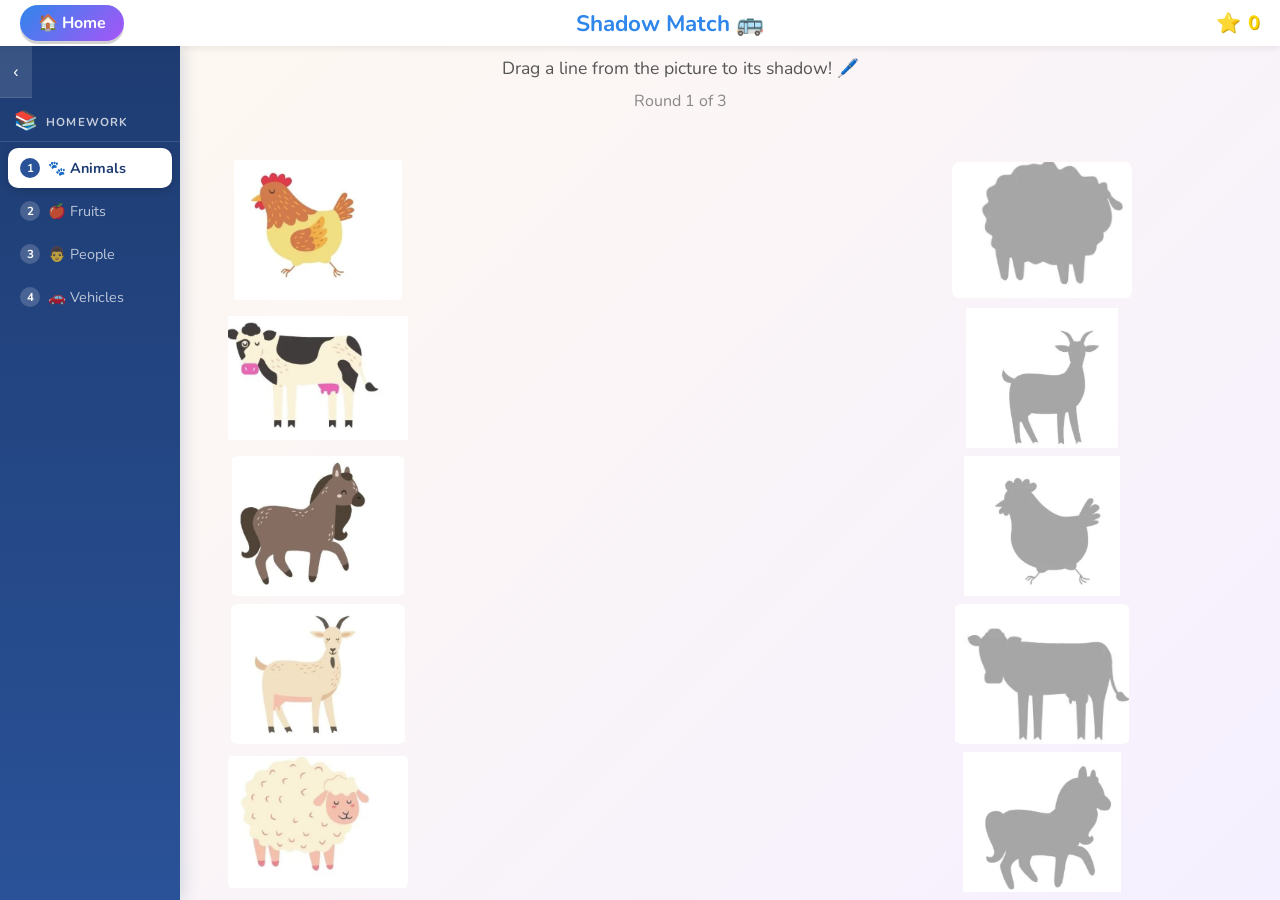
==== commit 8686dd7b: "master: Production-ready overhaul — bug fixes, PWA, polish, delight Bug fixes: - sounds.js: Fix Audi" ====
--- a/lesson1-shadow.html
+++ b/lesson1-shadow.html
@@ -4,6 +4,11 @@
   <meta charset="UTF-8">
   <meta name="viewport" content="width=device-width, initial-scale=1.0, maximum-scale=1.0">
   <title>Shadow Match 🚌</title>
+  <meta name="description" content="Match each object to its shadow by drawing a line — a fun game for kids!">
+  <meta name="theme-color" content="#2F86EB">
+  <meta name="apple-mobile-web-app-capable" content="yes">
+  <link rel="manifest" href="manifest.json">
+  <link rel="icon" href="favicon.svg" type="image/svg+xml">
   <link rel="stylesheet" href="style.css">
   <script src="sounds.js"></script>
   <script src="sidebar.js"></script>
@@ -169,6 +174,7 @@
   currentHW    = idx;
   currentRound = 0;
   stars        = 0;
+  saveProgress('lesson1', idx);
   document.getElementById('star-count').textContent = '0';
   document.getElementById('fireworks-overlay').classList.remove('show');
   renderSidebar(HOMEWORKS, currentHW, loadHomework);
@@ -296,7 +302,7 @@
     document.getElementById('shd-' + dragFromId).classList.add('matched-correct');
     stars++;
     document.getElementById('star-count').textContent = stars;
-    showFeedback('Great job! ⭐', 'correct');
+    showFeedback(randomCorrect(), 'correct');
     redrawLines();
     if (totalMatched === pairs.length) {
       setTimeout(() => {
@@ -310,7 +316,7 @@
     const toEl = document.getElementById('shd-' + hitId);
     redrawLines();
     drawLine(dragStart, centerOf(toEl), '#FF4757', 5);
-    showFeedback('Try again! 🙈', 'wrong');
+    showFeedback(randomWrong(), 'wrong');
     setTimeout(() => { redrawLines(); clearFeedback(); }, 700);
   } else {
     redrawLines();
@@ -334,6 +340,7 @@
 function nextRound() {
   currentRound++;
   if (currentRound >= TOTAL_ROUNDS) {
+    SFX.celebrate();
     document.getElementById('fw-msg').textContent = `🎉 You matched everything! ${stars} stars! 🌟`;
     document.getElementById('fireworks-overlay').classList.add('show');
     spawnFireworks();
@@ -347,27 +354,11 @@
   document.getElementById('star-count').textContent = '0';
   showRound();
 }
-function spawnFireworks() {
-  const overlay = document.getElementById('fireworks-overlay');
-  const colors = ['#FF4757','#FFD700','#2ED573','#2F86EB','#A855F7','#FF69B4'];
-  for (let i = 0; i < 20; i++) {
-    setTimeout(() => {
-      const c = document.createElement('div');
-      c.className = 'firework-circle';
-      const sz = 20 + Math.random() * 40;
-      c.style.cssText = `width:${sz}px;height:${sz}px;background:${colors[Math.floor(Math.random()*colors.length)]};left:${Math.random()*100}%;top:${Math.random()*100}%;animation-duration:${0.8+Math.random()*0.8}s;`;
-      overlay.appendChild(c);
-      setTimeout(() => c.remove(), 1800);
-    }, i * 80);
-  }
-}
-
 window.addEventListener('resize', () => { resizeCanvas(); redrawLines(); });
 
 // Init
 HOMEWORKS = HOMEWORK_CONFIG;
-renderSidebar(HOMEWORKS, currentHW, loadHomework);
-showRound();
+loadHomework(getProgress('lesson1'));
 </script>
 </body>
 </html>
--- a/style.css
+++ b/style.css
@@ -1,6 +1,9 @@
 /* ============================================
    Kids Math & Logic App — Shared Styles
    ============================================ */
+
+/* Nunito — rounded, legible, great for kids */
+@import url('https://fonts.googleapis.com/css2?family=Nunito:wght@400;700;900&display=swap');
 
 :root {
   --color-red:    #FF4757;
@@ -18,7 +21,7 @@
   --color-card5:  #C9A0DC;
   --radius:       20px;
   --shadow:       0 6px 20px rgba(0,0,0,0.12);
-  --font-main:    'Comic Sans MS', 'Chalkboard SE', 'Arial Rounded MT Bold', cursive;
+  --font-main:    'Nunito', 'Comic Sans MS', 'Chalkboard SE', 'Arial Rounded MT Bold', cursive;
 }
 
 * {
@@ -57,16 +60,24 @@
 }
 
 .btn-home {
+  background: linear-gradient(135deg, #2F86EB, #A855F7);
   color: #fff;
   border: none;
-  padding: 5px 20px;
+  padding: 7px 18px;
+  border-radius: 50px;
   font-family: var(--font-main);
   font-size: 1rem;
+  font-weight: bold;
   cursor: pointer;
   touch-action: manipulation;
-  transition: transform 0.1s, opacity 0.1s;
-}
-.btn-home:active { transform: scale(0.95); opacity: 0.85; }
+  box-shadow: 0 3px 0 rgba(0,0,0,0.18);
+  transition: transform 0.1s, box-shadow 0.1s;
+  white-space: nowrap;
+}
+.btn-home:active {
+  transform: translateY(2px);
+  box-shadow: 0 1px 0 rgba(0,0,0,0.18);
+}
 
 /* ---- Star Counter ---- */
 .star-bar {
@@ -419,3 +430,49 @@
 }
 
 .sidebar.hint { animation: hint-pulse 0.7s ease 3; }
+
+/* ============================================
+   Emoji Fireworks (used by shared spawnFireworks in nav.js)
+   ============================================ */
+
+@keyframes firework-emoji {
+  0%   { transform: scale(0) rotate(-20deg) translateY(0);   opacity: 1; }
+  55%  { transform: scale(1.3) rotate(15deg) translateY(-20px); opacity: 1; }
+  100% { transform: scale(0.6) rotate(30deg) translateY(-50px); opacity: 0; }
+}
+.firework-emoji {
+  position: absolute;
+  pointer-events: none;
+  animation: firework-emoji 1.2s ease forwards;
+  z-index: 10000;
+}
+
+/* ============================================
+   Floating emojis (home screen background)
+   ============================================ */
+
+@keyframes float-up {
+  0%   { transform: translateY(0)   rotate(0deg);   opacity: 0.6; }
+  50%  { transform: translateY(-22px) rotate(8deg);  opacity: 0.9; }
+  100% { transform: translateY(0)   rotate(-4deg);  opacity: 0.6; }
+}
+.float-emoji {
+  position: absolute;
+  font-size: 2.2rem;
+  pointer-events: none;
+  user-select: none;
+  animation: float-up linear infinite;
+  opacity: 0.55;
+  z-index: 0;
+}
+
+/* ============================================
+   Improved star animation for star-bar
+   ============================================ */
+
+@keyframes star-bounce {
+  0%,100% { transform: scale(1);    }
+  50%      { transform: scale(1.35); }
+}
+.star-bar { cursor: default; }
+.star-bar.bump { animation: star-bounce 0.4s ease; }
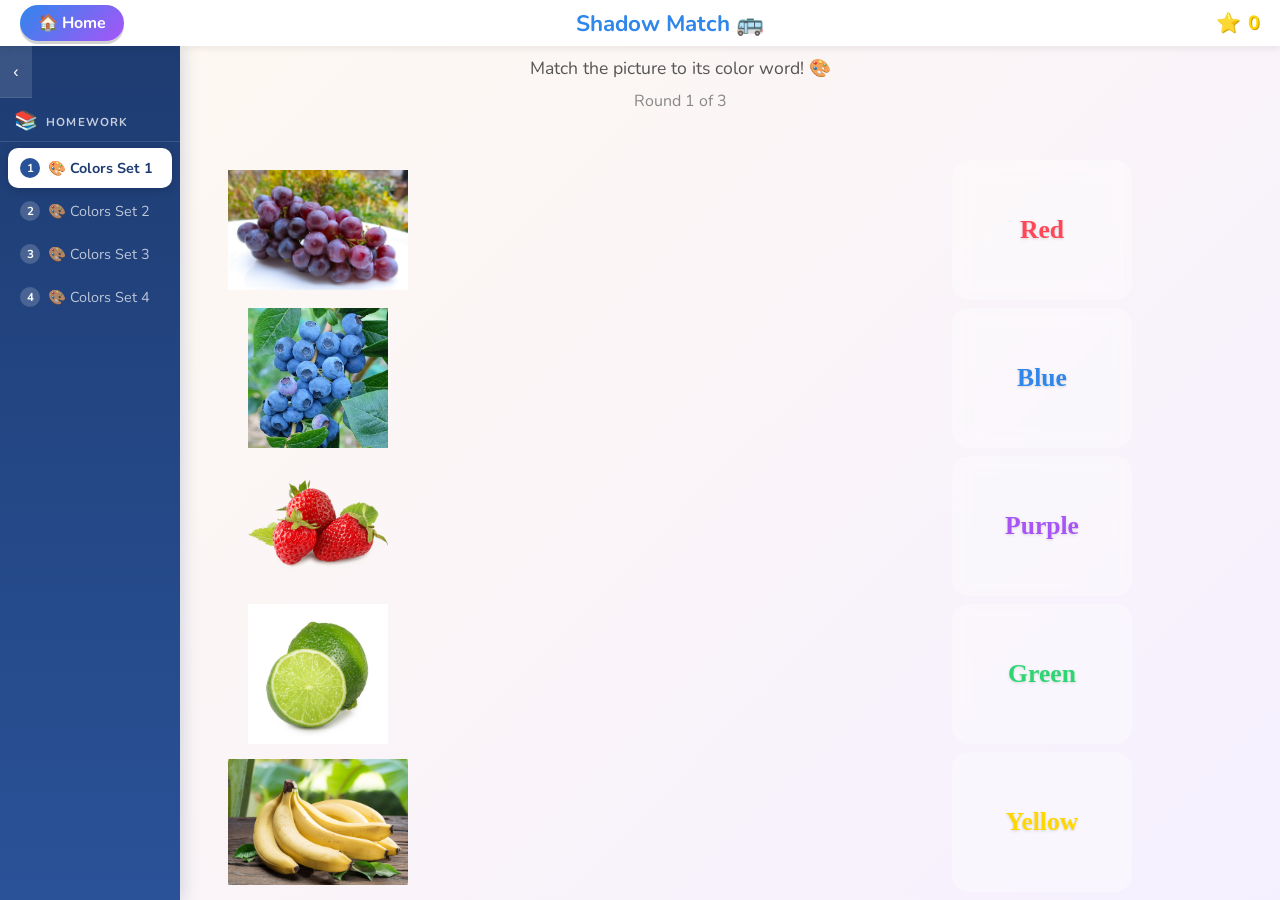
==== commit f374d1b2: "master: Add color-word matching game with 4 fruit/animal color sets Co-Authored-By: Claude Sonnet 4." ====
--- a/lesson1-shadow.html
+++ b/lesson1-shadow.html
@@ -93,8 +93,25 @@
     .next-btn { display: none; }
     .next-btn.show { display: inline-flex; }
 
-    @media (max-width: 600px) { .item-box { width: 120px; height: 95px; } }
-    @media (max-width: 400px) { .item-box { width: 95px; height: 75px; } }
+    /* Color-word right column items */
+    .color-word-item {
+      border-radius: 16px !important;
+      background: rgba(255,255,255,0.35);
+      backdrop-filter: blur(8px);
+      -webkit-backdrop-filter: blur(8px);
+    }
+    .color-word-item span {
+      font-size: 1.6rem;
+      font-weight: bold;
+      text-shadow: 0 1px 3px rgba(0,0,0,0.15);
+      font-family: 'Comic Sans MS', 'Chalkboard SE', 'Arial Rounded MT Bold', cursive;
+      text-transform: capitalize;
+      pointer-events: none;
+      user-select: none;
+    }
+
+    @media (max-width: 600px) { .item-box { width: 120px; height: 95px; } .color-word-item span { font-size: 1.2rem; } }
+    @media (max-width: 400px) { .item-box { width: 95px; height: 75px; } .color-word-item span { font-size: 1rem; } }
   </style>
 </head>
 <body class="lesson-body">
@@ -189,15 +206,25 @@
   dragFromId   = null;
 
   const hw = HOMEWORKS[currentHW];
-  pairs       = shuffle(hw.pairs.map(name => ({ id: name, name })));
+  const isColorWord = hw.type === 'color-word';
+
+  // Normalise pairs: support both string IDs and {id, color, colorHex} objects
+  pairs = shuffle(hw.pairs.map(p =>
+    typeof p === 'string' ? { id: p, name: p } : { id: p.id, name: p.id, img: p.img, color: p.color, colorHex: p.colorHex }
+  ));
   shadowOrder = shuffle(pairs.map(p => p.id));
+
+  // Dynamic instruction
+  document.querySelector('.instruction').textContent = isColorWord
+    ? 'Match the picture to its color word! 🎨'
+    : 'Drag a line from the picture to its shadow! 🖊️';
 
   document.getElementById('round-label').textContent =
     `Round ${currentRound + 1} of ${TOTAL_ROUNDS}`;
   document.getElementById('next-btn').classList.remove('show');
   clearFeedback();
 
-  // Left column
+  // Left column — always images
   const colObj = document.getElementById('col-objects');
   colObj.innerHTML = '';
   pairs.forEach(p => {
@@ -206,27 +233,37 @@
     box.id = 'obj-' + p.id;
     box.dataset.pairId = p.id;
     const img = document.createElement('img');
-    img.src = imgPath(hw, p.name, false);
+    img.src = isColorWord ? `${hw.folder}/${p.img}` : imgPath(hw, p.name, false);
     img.alt = p.name;
     img.draggable = false;
     box.appendChild(img);
     colObj.appendChild(box);
   });
 
-  // Right column (shadows)
+  // Right column — shadow images OR color word labels
   const colSh = document.getElementById('col-shadows');
   colSh.innerHTML = '';
   shadowOrder.forEach(id => {
     const p = pairs.find(x => x.id === id);
     const box = document.createElement('div');
-    box.className = 'item-box shadow-item';
     box.id = 'shd-' + id;
     box.dataset.pairId = id;
-    const img = document.createElement('img');
-    img.src = imgPath(hw, p.name, true);
-    img.alt = p.name + ' shadow';
-    img.draggable = false;
-    box.appendChild(img);
+
+    if (isColorWord) {
+      box.className = 'item-box shadow-item color-word-item';
+      const span = document.createElement('span');
+      span.textContent = p.color || id;
+      span.style.color = p.colorHex || '#333';
+      box.appendChild(span);
+    } else {
+      box.className = 'item-box shadow-item';
+      const img = document.createElement('img');
+      img.src = imgPath(hw, p.name, true);
+      img.alt = p.name + ' shadow';
+      img.draggable = false;
+      box.appendChild(img);
+    }
+
     colSh.appendChild(box);
   });
 
